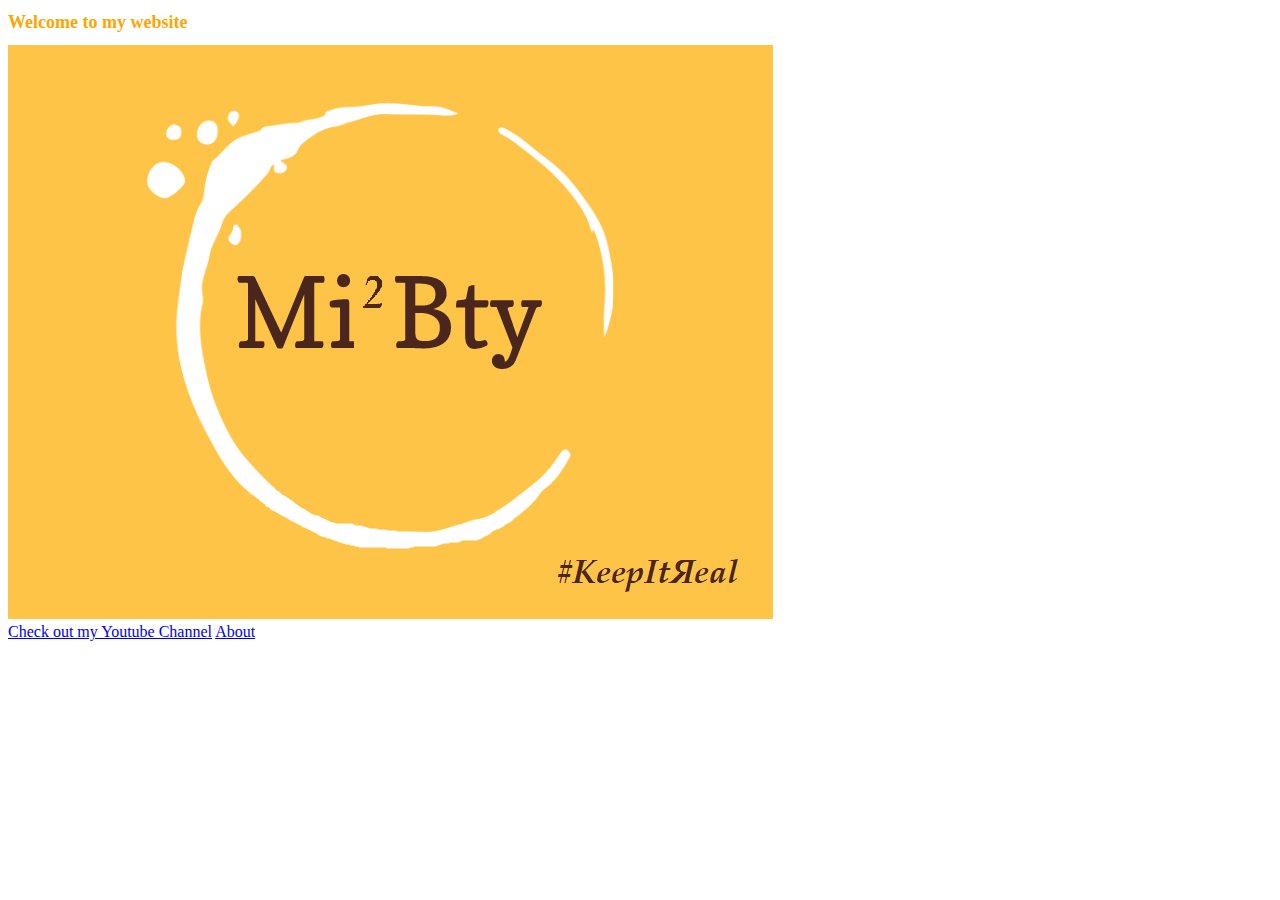
==== index.html @ 09c12f66 "tutorial 6h" ====
<!DOCTYPE html>
<html lang="en">
<head>
    <meta charset="UTF-8">
    <meta http-equiv="X-UA-Compatible" content="IE=edge">
    <meta name="viewport" content="width=device-width, initial-scale=1.0">
    <title>Miibty</title>
    <link rel="stylesheet" href="./css/style.css">

</head>
<!--First comment--> 

<body>
    <h1>Welcome to my website</h1>
    <img src="resources/miibty.png" vw=100 alt="Logo">
    <br>
    <a href="https://www.youtube.com/" target="_blank"> Check out my Youtube Channel</a>
    <a href="/about.html">About</a>
</body>
</html> 

<!-- useful shortcuts to keep in mind -->
<!-- add a comment ctrl shift 7 -->
<!-- divide screen home arrow (left/righ/up/down) -->
<!-- create multiple cursors ctrl shift arrow (up/down) -->
<!-- move a line alt arrow (up/down) -->
<!-- selelt stuff shift arrow OR shift ctrl arrow -->
<!-- select whole line ctrl fin -->
<!-- to ckeck all of the keyboard shortcuts ctrl k ctrl s  -->
<!-- create a new line from wherever ctrl enter  -->
<!-- for documentation and tutorial check out mdn or w3schools  -->
---- css/style.css ----
h1 {
  color: orange;
  font-size: large;
}

h2 {
  color: orchid;
  font-size: medium;
}
p {
  color: peru;
}

/* this is a comment, same shortcut ctrl shift 7   */

/* for width and height that adjusts according to screen size use vw and vh  */
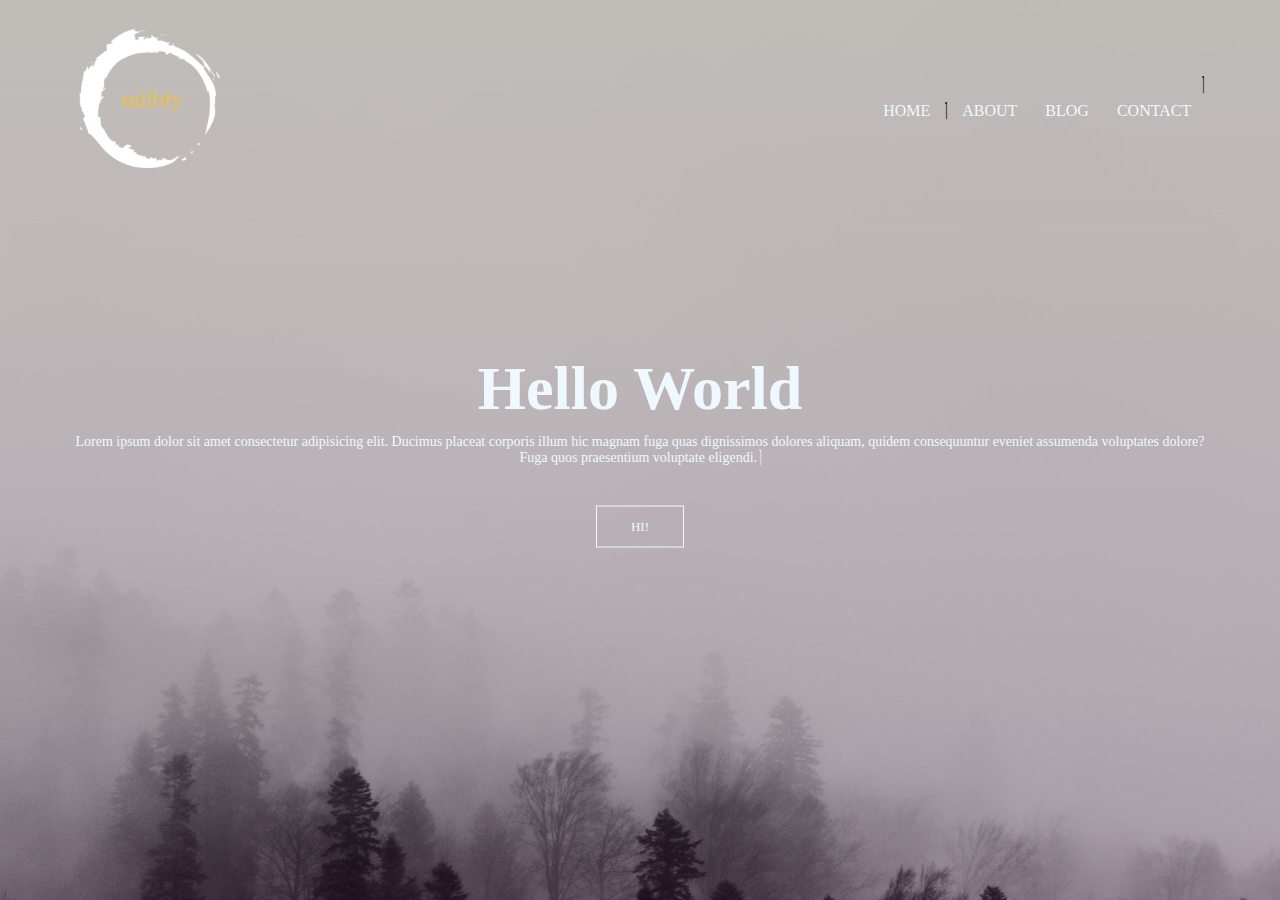
==== commit cc04b195: "started new tutorial 25 min" ====
--- a/index.html
+++ b/index.html
@@ -1,21 +1,61 @@
+<!-- Learning html and css to create a personal website. 
+The tutorials used are: 
+1. To learn all the basics. 
+https://www.youtube.com/watch?v=mU6anWqZJcc
+2. For an example of a nice looking website. 
+https://www.youtube.com/watch?v=oYRda7UtuhA -->
+
+
+
 <!DOCTYPE html>
 <html lang="en">
 <head>
     <meta charset="UTF-8">
     <meta http-equiv="X-UA-Compatible" content="IE=edge">
     <meta name="viewport" content="width=device-width, initial-scale=1.0">
-    <title>Miibty</title>
+    <title>miibty</title>
     <link rel="stylesheet" href="./css/style.css">
+    <link rel="stylesheet" href="http://cdnjs.cloudflare.com/ajax/libs/font-awesome/4.3.0/css/font-awesome.css">
 
 </head>
 <!--First comment--> 
 
 <body>
+
+    <section class="header">
+        <nav>
+            <a href="index.html"><img src= "resources/logo.png" width="150" height="150"></a>
+            <div class="nav-links">
+                <i class="fas fa-times"></i>
+                <ul>
+                    <li><a href="">HOME</a></li>
+                    <i class="fas fa-times"></i>
+                    <li><a href="">ABOUT</a></li>
+                    <li><a href="">BLOG</a></li>
+                    <li><a href="">CONTACT</a></li>
+                    
+                </ul>
+            </div>
+            <i class="fa fa-bars"></i>
+        </nav>
+
+        <div class="text-box">
+            <h1>Hello World</h1>
+            <p>Lorem ipsum dolor sit amet consectetur adipisicing elit. Ducimus placeat corporis illum hic magnam fuga quas dignissimos dolores aliquam, quidem consequuntur eveniet assumenda voluptates dolore? Fuga quos praesentium voluptate eligendi.
+            <i class="fas fa-times"></i>
+            </p>
+            <a href="" class="btn">HI!</a>
+
+        </div>
+
+    </section>
+
+<!--     
     <h1>Welcome to my website</h1>
     <img src="resources/miibty.png" vw=100 alt="Logo">
     <br>
     <a href="https://www.youtube.com/" target="_blank"> Check out my Youtube Channel</a>
-    <a href="/about.html">About</a>
+    <a href="/about.html">About</a> -->
 </body>
 </html> 
 
--- a/css/style.css
+++ b/css/style.css
@@ -1,16 +1,132 @@
-h1 {
-  color: orange;
-  font-size: large;
+* {
+  margin: 0;
+  padding: 0;
+}
+/* background image */
+.header {
+  min-height: 100vh;
+  width: 100%;
+  background-image: linear-gradient(rgba(51, 39, 24, 0.3), rgba(41, 5, 44, 0.3)),
+    url(/resources/back.jpg);
+  background-position: center;
+  background-size: cover;
+  position: relative;
 }
 
-h2 {
-  color: orchid;
+/* settings for the navigation bar  */
+nav {
+  display: flex;
+  padding: 2% 6%;
+  justify-content: space-between;
+  align-items: center;
+}
+
+nav img {
+  width: 150px;
+}
+.nav-links {
+  flex: 1;
+  text-align: right;
+}
+.nav-links ul li {
+  list-style: none;
+  display: inline-block;
+  padding: 8px 12px;
+  position: relative;
+}
+
+.nav-links ul li a {
+  color: aliceblue;
+  text-decoration: none;
   font-size: medium;
 }
-p {
-  color: peru;
+
+.nav-links ul li::after {
+  content: "";
+  width: 0%;
+  height: 2px;
+  background: aliceblue;
+  display: block;
+  margin: auto;
+  transition: 0.5s;
 }
 
-/* this is a comment, same shortcut ctrl shift 7   */
+.nav-links ul li:hover::after {
+  width: 100%;
+}
 
-/* for width and height that adjusts according to screen size use vw and vh  */
+/* settings for intro  */
+.text-box {
+  width: 90%;
+  color: aliceblue;
+  position: absolute;
+  top: 50%;
+  left: 50%;
+  transform: translate(-50%, -50%);
+  text-align: center;
+}
+.text-box h1 {
+  font-size: 62px;
+}
+
+.text-box p {
+  margin: 10px 0 40px;
+  font-size: 14px;
+  color: aliceblue;
+}
+
+/* design button */
+.btn {
+  display: inline-block;
+  text-decoration: none;
+  color: aliceblue;
+  border: 1px solid aliceblue;
+  padding: 12px 34px;
+  font-size: 13px;
+  background: transparent;
+  position: relative;
+  cursor: pointer;
+}
+.btn:hover {
+  border: 1px solid rgb(53, 53, 53);
+  background: rgb(53, 53, 53);
+  transition: 1s;
+}
+
+/* for phones */
+nav .fa {
+  display: none;
+}
+
+@media (max-width: 700px) {
+  .text-box h1 {
+    font-size: 20px;
+  }
+  .nav-links ul li {
+    display: block;
+  }
+  .nav-links {
+    position: absolute;
+    background: rgb(53, 53, 53);
+    height: 100vh;
+    width: 200px;
+    top: 0;
+    right: -200px;
+    text-align: left;
+    z-index: 2;
+  }
+  nav .fa {
+    display: block;
+    color: aliceblue;
+    margin: 10px;
+    font-size: 22px;
+    cursor: pointer;
+  }
+
+  .nav-links ul {
+    padding: 20px;
+  }
+}
+
+/* this is a comment,
+  same shortcut ctrl shift 7 */ /* for width and height that adjusts according to screen size use vw and vh */ ;
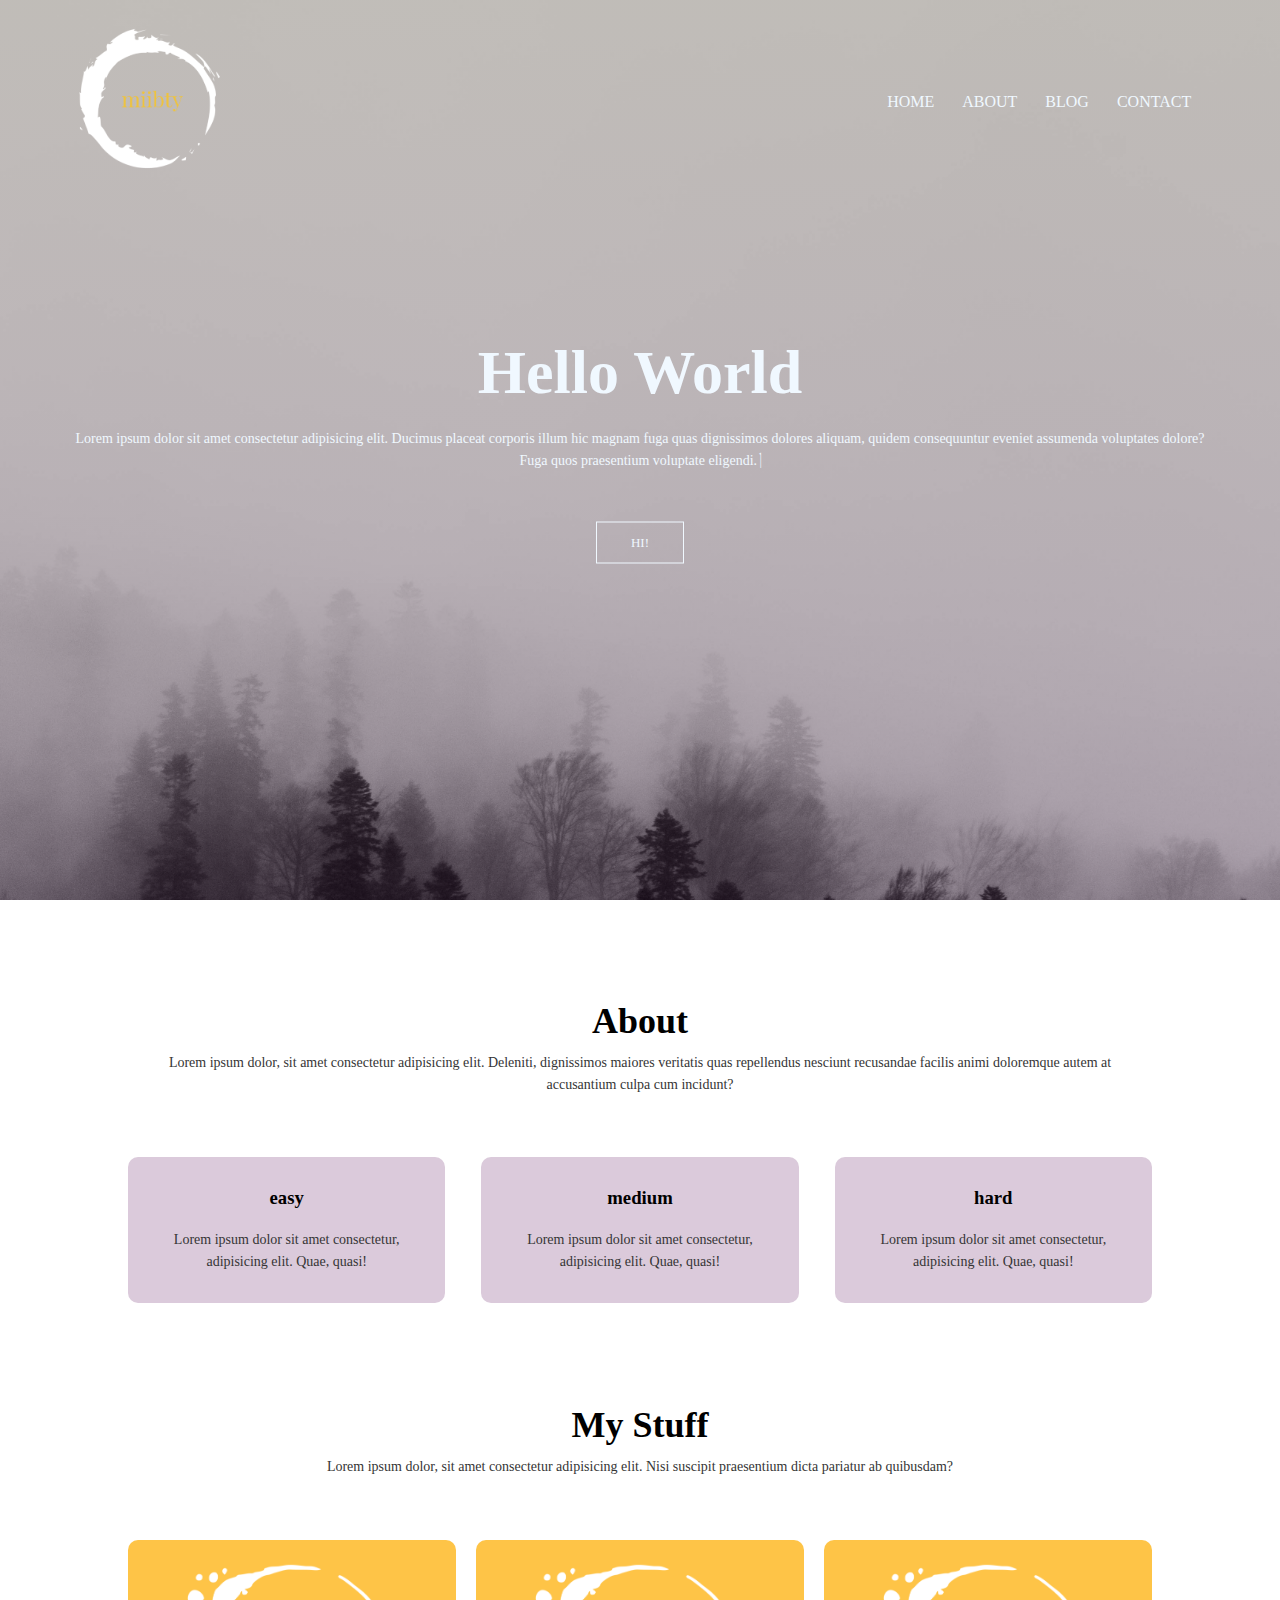
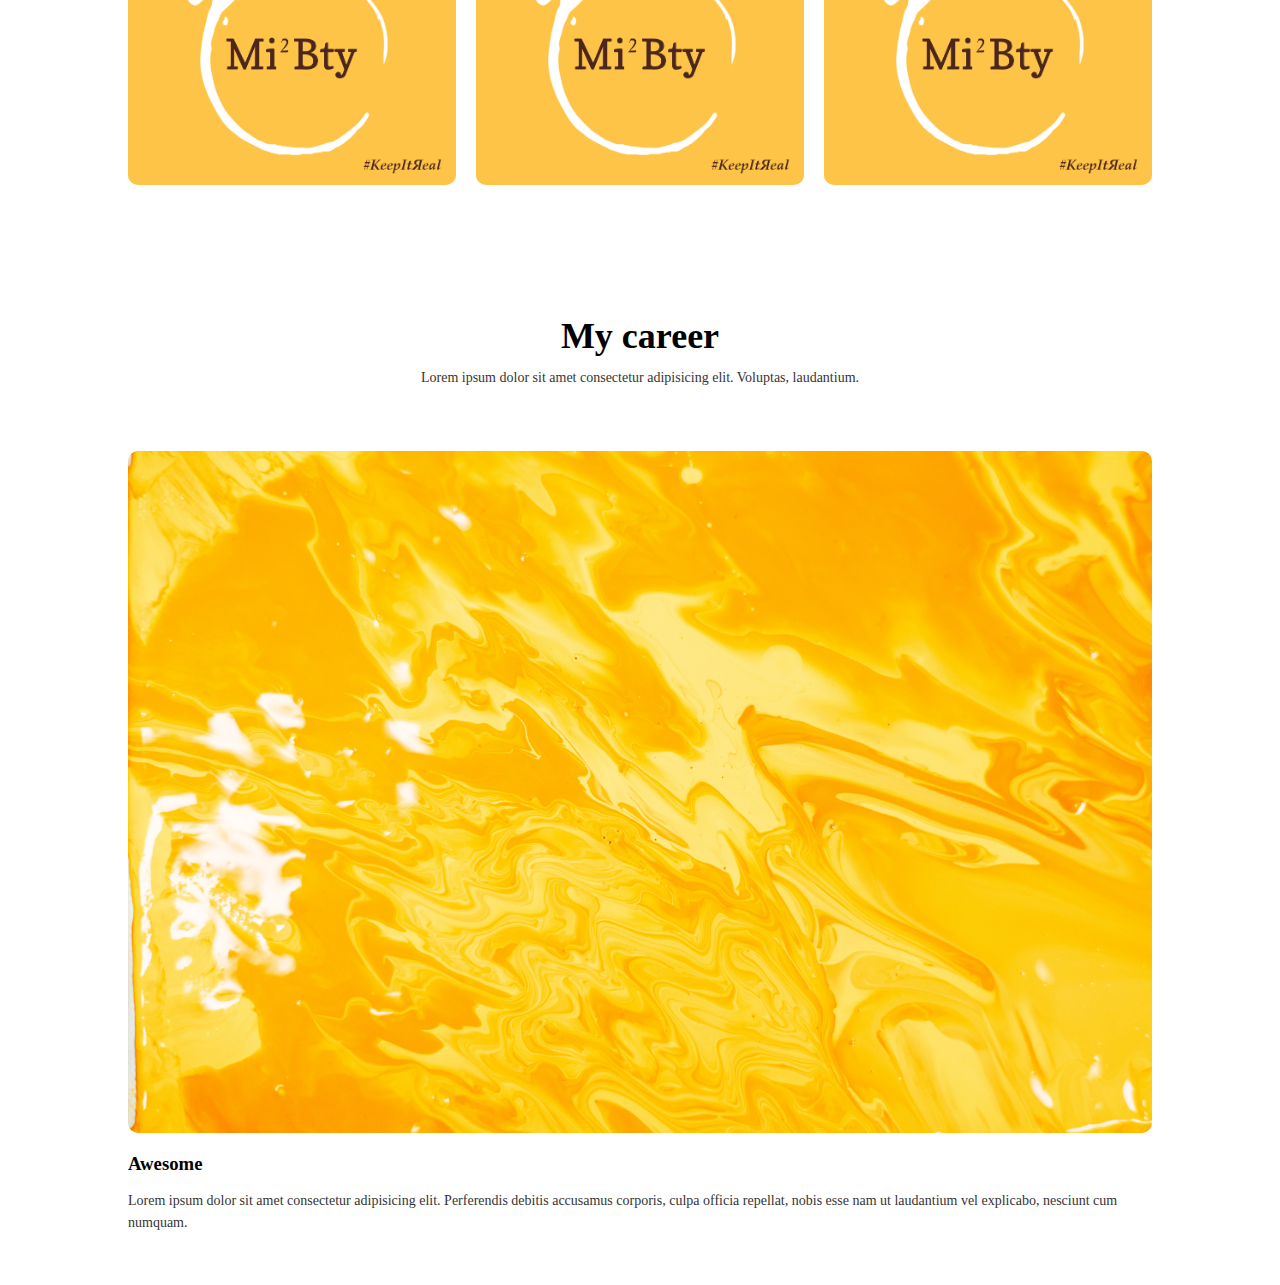
==== commit 5bdc1fc7: "added divs:about, stuff, career" ====
--- a/index.html
+++ b/index.html
@@ -5,7 +5,8 @@
 2. For an example of a nice looking website. 
 https://www.youtube.com/watch?v=oYRda7UtuhA -->
 
-
+<!-- TO DO: 
+1. Figure out why inetractive stuff doesnt work on small devices (phone/tablets) -->
 
 <!DOCTYPE html>
 <html lang="en">
@@ -18,25 +19,24 @@
     <link rel="stylesheet" href="http://cdnjs.cloudflare.com/ajax/libs/font-awesome/4.3.0/css/font-awesome.css">
 
 </head>
-<!--First comment--> 
+<!-- ----------intro---------- --> 
 
 <body>
 
     <section class="header">
         <nav>
             <a href="index.html"><img src= "resources/logo.png" width="150" height="150"></a>
-            <div class="nav-links">
-                <i class="fas fa-times"></i>
+            <div class="nav-links" id="navLinks">
+                <i class="fa fa-times" onclick="hideMenu()"></i>
                 <ul>
                     <li><a href="">HOME</a></li>
-                    <i class="fas fa-times"></i>
                     <li><a href="">ABOUT</a></li>
                     <li><a href="">BLOG</a></li>
                     <li><a href="">CONTACT</a></li>
                     
                 </ul>
             </div>
-            <i class="fa fa-bars"></i>
+            <i class="fa fa-bars" onclick="showMenu()"></i>
         </nav>
 
         <div class="text-box">
@@ -50,12 +50,88 @@
 
     </section>
 
+<!-- ---------- posts---------- -->
+    <section class = "posts">
+        <h1>About</h1>
+        <p>Lorem ipsum dolor, sit amet consectetur adipisicing elit. Deleniti, dignissimos maiores veritatis quas repellendus nesciunt recusandae facilis animi doloremque autem at accusantium culpa cum incidunt?
+        </p>
+        <div class="row">
+            <div class="course-col">
+                <h3>easy</h3>
+                <p>Lorem ipsum dolor sit amet consectetur, adipisicing elit. Quae, quasi!</p>
+            </div>
+            <div class="course-col">
+                <h3>medium</h3>
+                <p>Lorem ipsum dolor sit amet consectetur, adipisicing elit. Quae, quasi!</p>
+            </div>
+            <div class="course-col">
+                <h3>hard</h3>
+                <p>Lorem ipsum dolor sit amet consectetur, adipisicing elit. Quae, quasi!</p>
+            </div>
+        </div>
+    </section>
+
+<!-- ----------stuff----------  -->
+    <section class="stuff">
+        <h1>My Stuff</h1>
+        <p>Lorem ipsum dolor, sit amet consectetur adipisicing elit. Nisi suscipit praesentium dicta pariatur ab quibusdam?</p>
+
+        <div class="row">
+            <div class= "campus-col">
+                <img src="resources/miibty.png">
+                <div class="layer">
+                    <h3>Option A</h3>
+                </div>
+            </div>
+            <div class="campus-col">
+                <img src="resources/miibty.png">
+                <div class="layer">
+                    <h3>Option B</h3>
+                </div>
+            </div>
+            <div class="campus-col">
+                <img src="resources/miibty.png">
+                <div class="layer">
+                    <h3>Option C</h3>
+                </div>
+            </div>
+            
+        </div>
+    </section>
+
+<!-- ----------career---------- -->
+<section class="career">
+    <h1>My career</h1>
+    <p>Lorem ipsum dolor sit amet consectetur adipisicing elit. Voluptas, laudantium.</p>
+    <div class="row">
+        <div class="career-col">
+            <img src="resources/yellow.jpg">
+            <h3>Awesome</h3>
+            <p>Lorem ipsum dolor sit amet consectetur adipisicing elit. Perferendis debitis accusamus corporis, culpa officia repellat, nobis esse nam ut laudantium vel explicabo, nesciunt cum numquam.</p>
+        </div>
+    </div>
+
+</section>
+
 <!--     
     <h1>Welcome to my website</h1>
     <img src="resources/miibty.png" vw=100 alt="Logo">
     <br>
     <a href="https://www.youtube.com/" target="_blank"> Check out my Youtube Channel</a>
     <a href="/about.html">About</a> -->
+
+<!-- ----- Javascript for toggle menu ----- -->
+<script>
+    var navLinks = document.getElementById("navLinks")
+
+    function showMenu(){
+        navLinks.style.right= "0"; 
+    }
+    function hideMenu() {
+        navLinks.style.right = "-200px";
+    }
+</script>
+
 </body>
 </html> 
 
--- a/css/style.css
+++ b/css/style.css
@@ -55,7 +55,7 @@
   width: 100%;
 }
 
-/* settings for intro  */
+/* ----------settings for intro----------  */
 .text-box {
   width: 90%;
   color: aliceblue;
@@ -114,6 +114,7 @@
     right: -200px;
     text-align: left;
     z-index: 2;
+    transition: 1s;
   }
   nav .fa {
     display: block;
@@ -124,9 +125,142 @@
   }
 
   .nav-links ul {
-    padding: 20px;
-  }
-}
-
+    padding: 10px;
+  }
+}
+
+/* ----------posts----------  */
+.posts {
+  width: 80%;
+  margin: auto;
+  text-align: center;
+  padding-top: 100px;
+}
+h1 {
+  font-size: 36px;
+  font-weight: 600;
+}
+p {
+  color: rgb(53, 53, 53);
+  font-size: 14px;
+  font-weight: 300;
+  line-height: 22px;
+  padding: 10px;
+}
+
+.row {
+  margin-top: 5%;
+  display: flex;
+  justify-content: space-between;
+}
+
+.course-col {
+  flex-basis: 31%;
+  background: rgb(219, 202, 219);
+  border-radius: 10px;
+  margin-bottom: 5%;
+  padding: 20px 12px;
+  box-sizing: border-box;
+  transition: 0.5s;
+}
+
+h3 {
+  text-align: center;
+  font-weight: 600;
+  margin: 10px 0;
+}
+
+.course-col:hover {
+  box-shadow: 0 0 20px 0px rgba(0, 0, 0, 0.3);
+}
+@media (max-width: 700px) {
+  .row {
+    flex-direction: column;
+  }
+}
+
+/* ---------- stuff ---------- */
+
+.stuff {
+  width: 80%;
+  margin: auto;
+  text-align: center;
+  padding-top: 50px;
+}
+
+.campus-col {
+  flex-basis: 32%;
+  border-radius: 10px;
+  margin-bottom: 30px;
+  position: relative;
+  overflow: hidden;
+}
+
+.campus-col img {
+  width: 100%;
+  display: block;
+}
+
+.layer {
+  background: transparent;
+  height: 100%;
+  width: 100%;
+  position: absolute;
+  top: 0;
+  left: 0;
+  transition: 0.5s;
+}
+
+.layer:hover {
+  background: rgba(226, 0, 0, 0.7);
+}
+
+.layer h3 {
+  width: 100%;
+  font-weight: 500;
+  color: aliceblue;
+  font-size: 26px;
+  bottom: 0;
+  left: 50%;
+  transform: translateX(-50%);
+  position: absolute;
+  opacity: 0;
+  transition: 0.5s;
+}
+
+.layer:hover h3 {
+  bottom: 49%;
+  opacity: 1;
+}
+
+/* ----------career---------- */
+
+.career {
+  width: 80%;
+  margin: auto;
+  text-align: center;
+  padding-top: 100px;
+}
+.career-col {
+  flex-basis: 100%;
+  border-radius: 1opx;
+  margin-bottom: 5%;
+  text-align: left;
+}
+
+.career-col img {
+  width: 100%;
+  border-radius: 10px;
+}
+
+.career-col p {
+  padding: 0;
+}
+
+.career-col h3 {
+  margin-top: 16px;
+  margin-bottom: 15px;
+  text-align: left;
+}
 /* this is a comment,
   same shortcut ctrl shift 7 */ /* for width and height that adjusts according to screen size use vw and vh */ ;
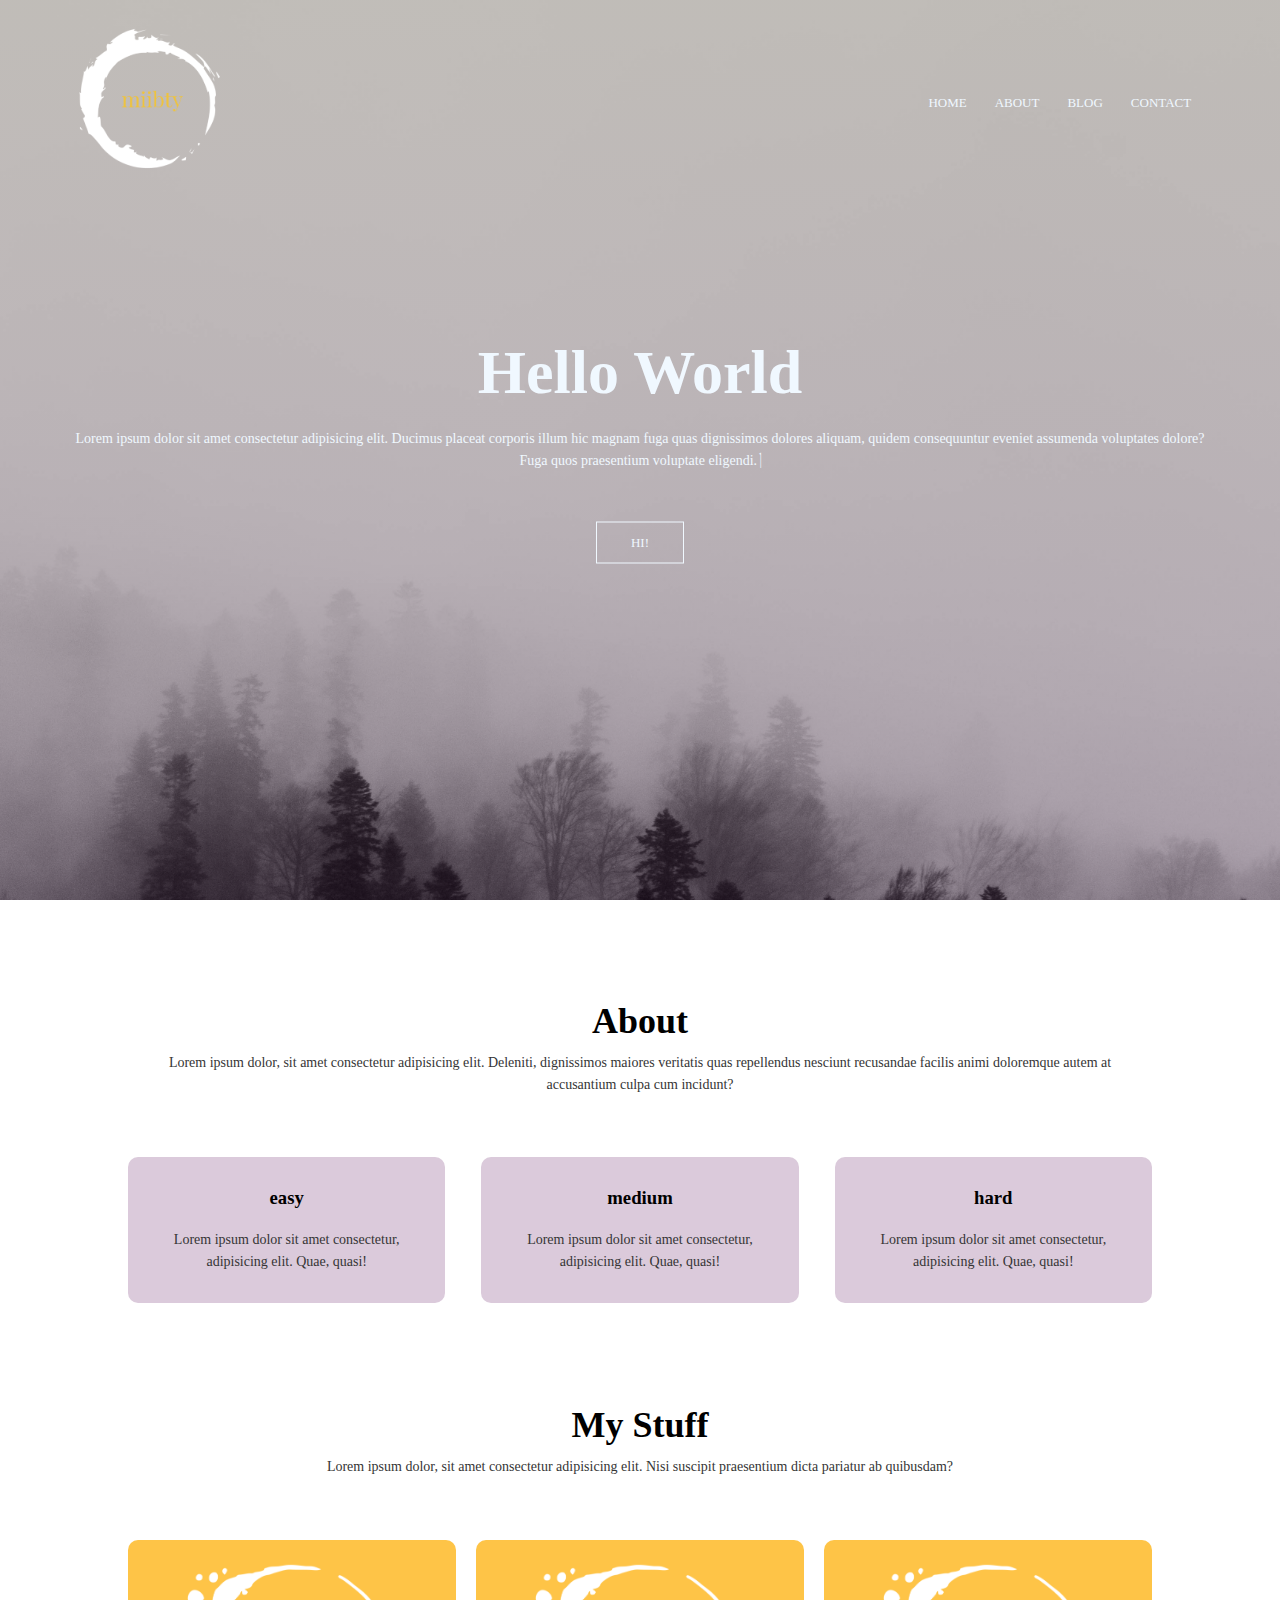
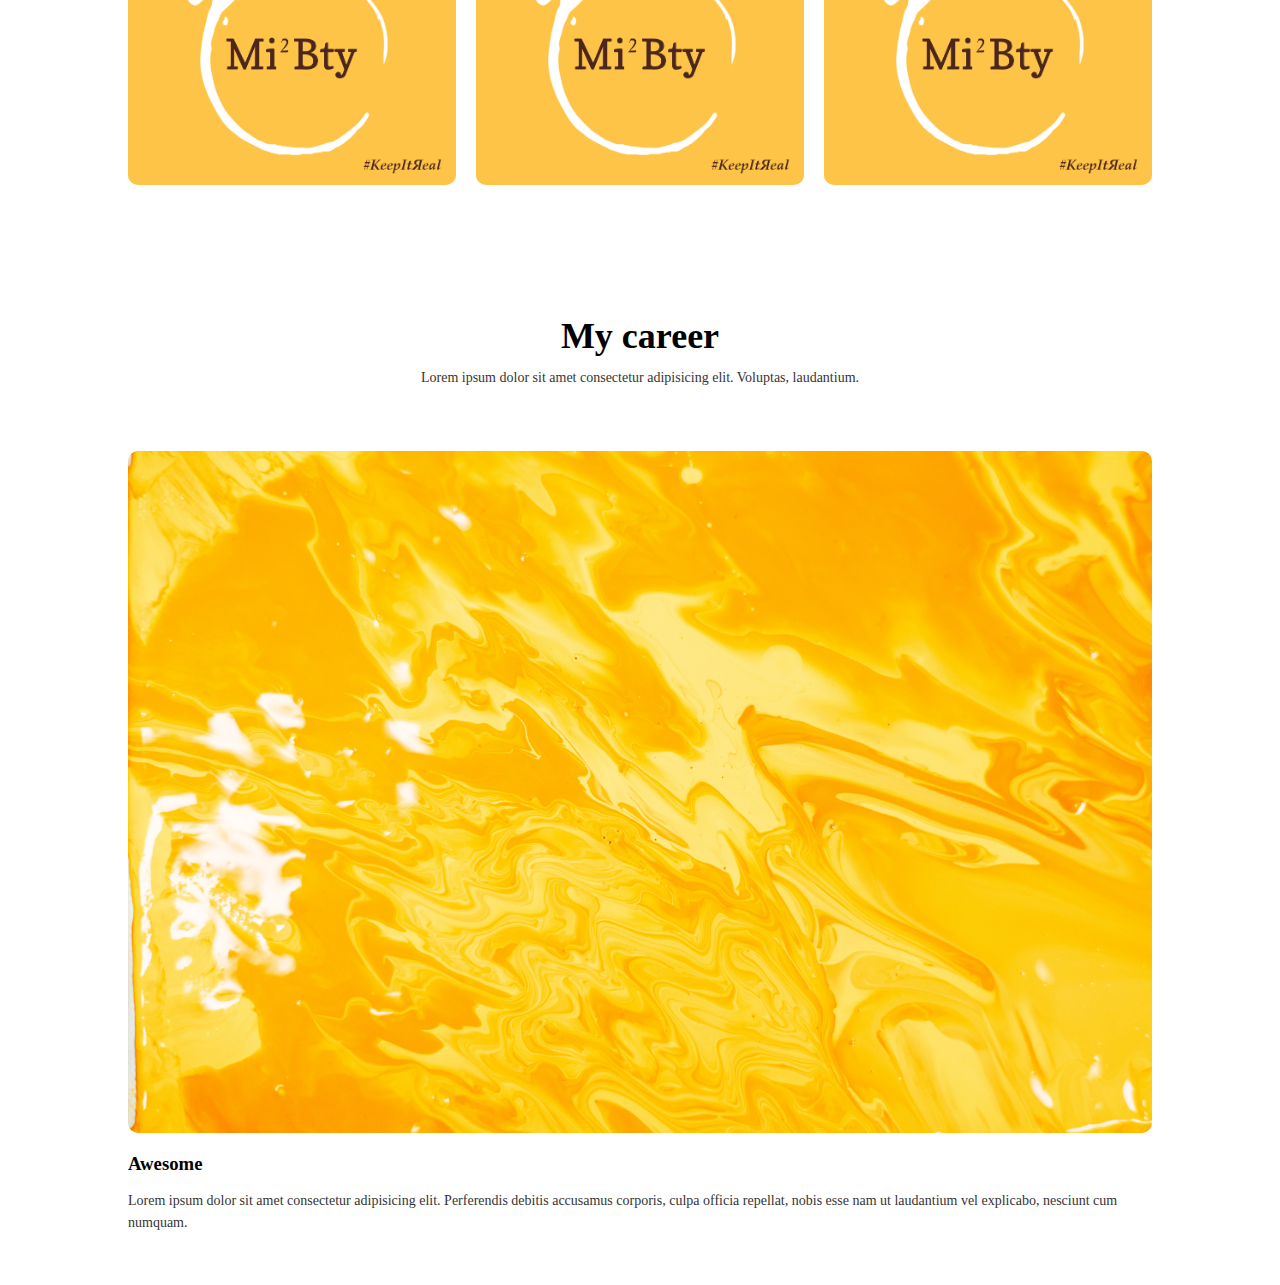
==== commit 660591e0: "Added contact and php" ====
--- a/index.html
+++ b/index.html
@@ -30,9 +30,9 @@
                 <i class="fa fa-times" onclick="hideMenu()"></i>
                 <ul>
                     <li><a href="">HOME</a></li>
-                    <li><a href="">ABOUT</a></li>
+                    <li><a href="about.html">ABOUT</a></li>
                     <li><a href="">BLOG</a></li>
-                    <li><a href="">CONTACT</a></li>
+                    <li><a href="contact.html">CONTACT</a></li>
                     
                 </ul>
             </div>
--- a/css/style.css
+++ b/css/style.css
@@ -38,7 +38,7 @@
 .nav-links ul li a {
   color: aliceblue;
   text-decoration: none;
-  font-size: medium;
+  font-size: 13px;
 }
 
 .nav-links ul li::after {
@@ -98,7 +98,7 @@
   display: none;
 }
 
-@media (max-width: 700px) {
+@media only screen and (max-width: 700px) {
   .text-box h1 {
     font-size: 20px;
   }
@@ -106,7 +106,7 @@
     display: block;
   }
   .nav-links {
-    position: absolute;
+    position: fixed;
     background: rgb(53, 53, 53);
     height: 100vh;
     width: 200px;
@@ -125,7 +125,10 @@
   }
 
   .nav-links ul {
-    padding: 10px;
+    padding: 30px;
+  }
+  .row {
+    flex-direction: column;
   }
 }
 
@@ -173,11 +176,6 @@
 .course-col:hover {
   box-shadow: 0 0 20px 0px rgba(0, 0, 0, 0.3);
 }
-@media (max-width: 700px) {
-  .row {
-    flex-direction: column;
-  }
-}
 
 /* ---------- stuff ---------- */
 
@@ -262,5 +260,44 @@
   margin-bottom: 15px;
   text-align: left;
 }
+
+.contact {
+  width: 80%;
+  margin: auto;
+}
+.contact-col {
+  flex-basis: 48%;
+  margin-bottom: 30px;
+}
+.contact-col div {
+  display: flex;
+  align-items: center;
+  margin-bottom: 40px;
+}
+
+.contact-col div .fa {
+  font-size: 28px;
+  margin: 10px;
+  margin-right: 30px;
+}
+.contact-col div p {
+  padding: 0;
+}
+.contact-col div h5 {
+  font-size: 20px;
+  color: black;
+  margin-bottom: 5px;
+  font-weight: 400;
+}
+
+.contact-col input,
+.contact-col textarea {
+  width: 100%;
+  padding: 15px;
+  margin-bottom: 17px;
+  outline: none;
+  border: 1px solid black;
+  box-sizing: border-box;
+}
 /* this is a comment,
   same shortcut ctrl shift 7 */ /* for width and height that adjusts according to screen size use vw and vh */ ;
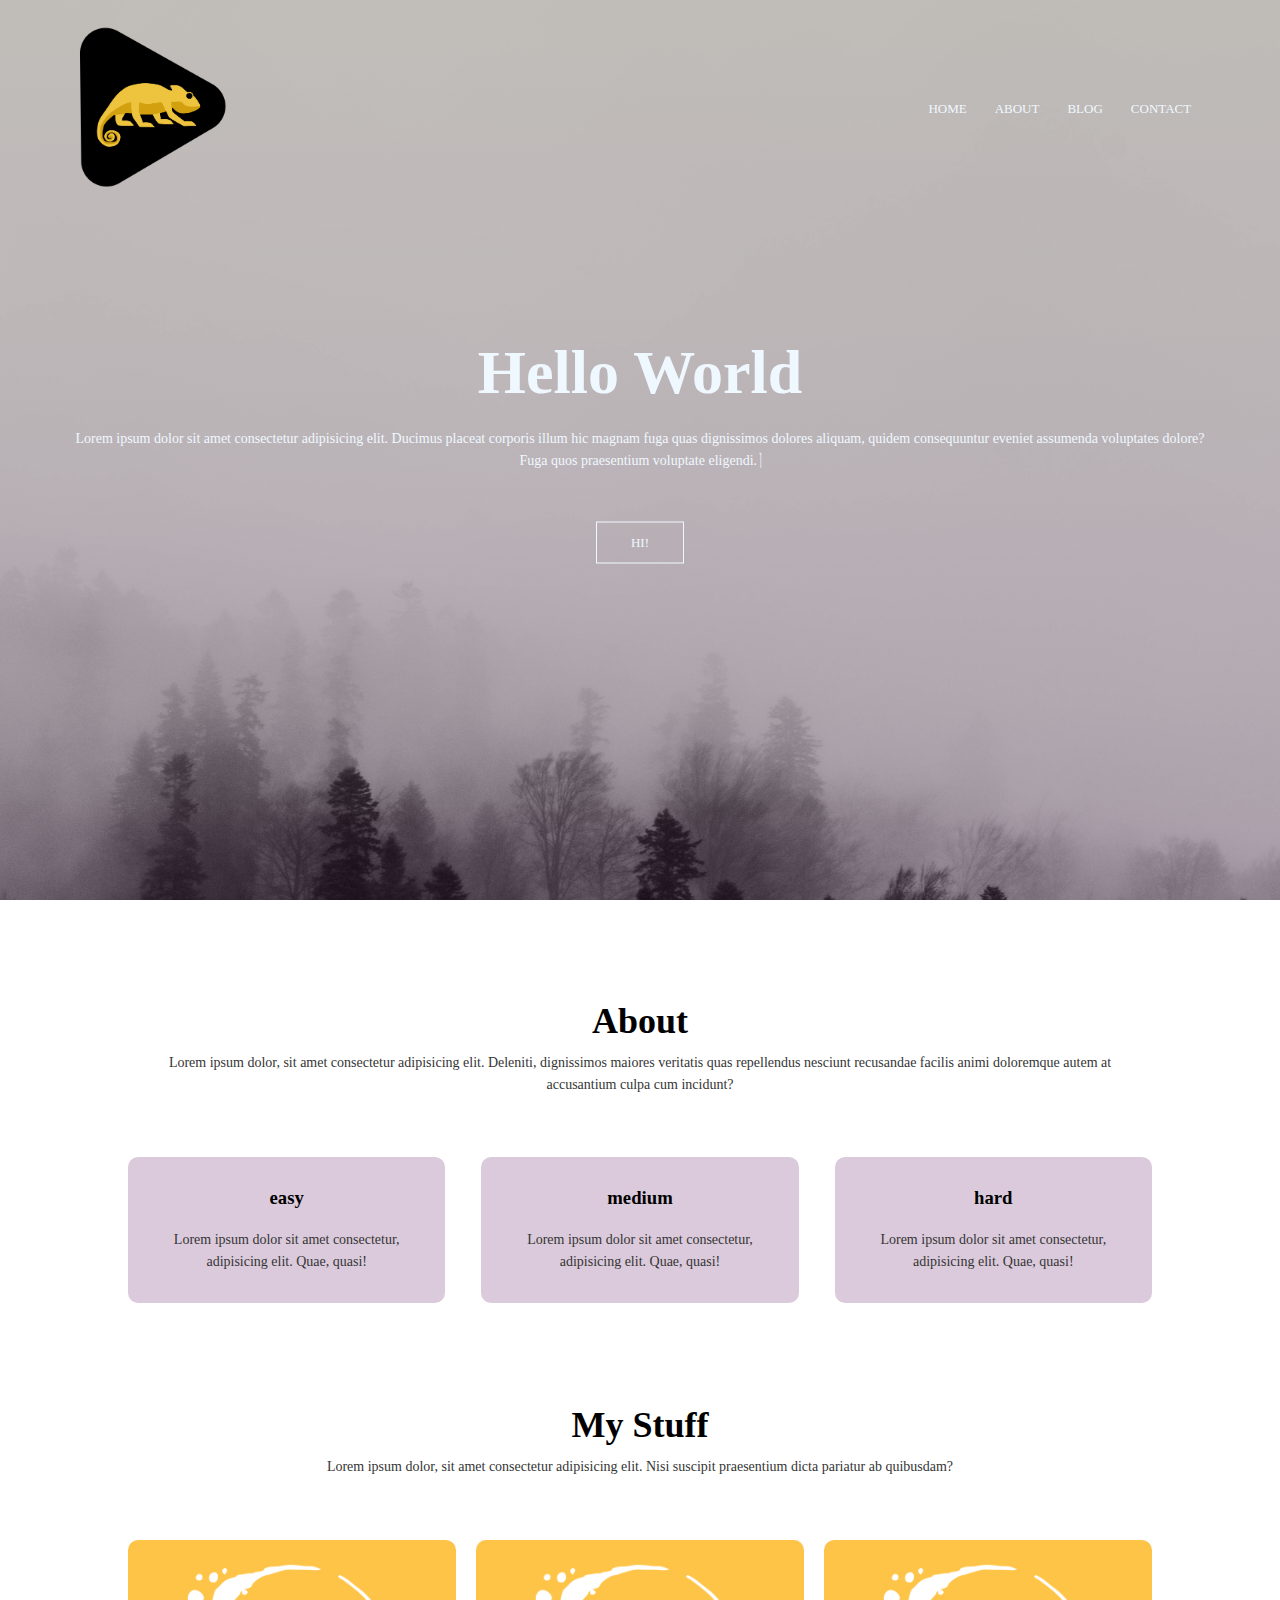
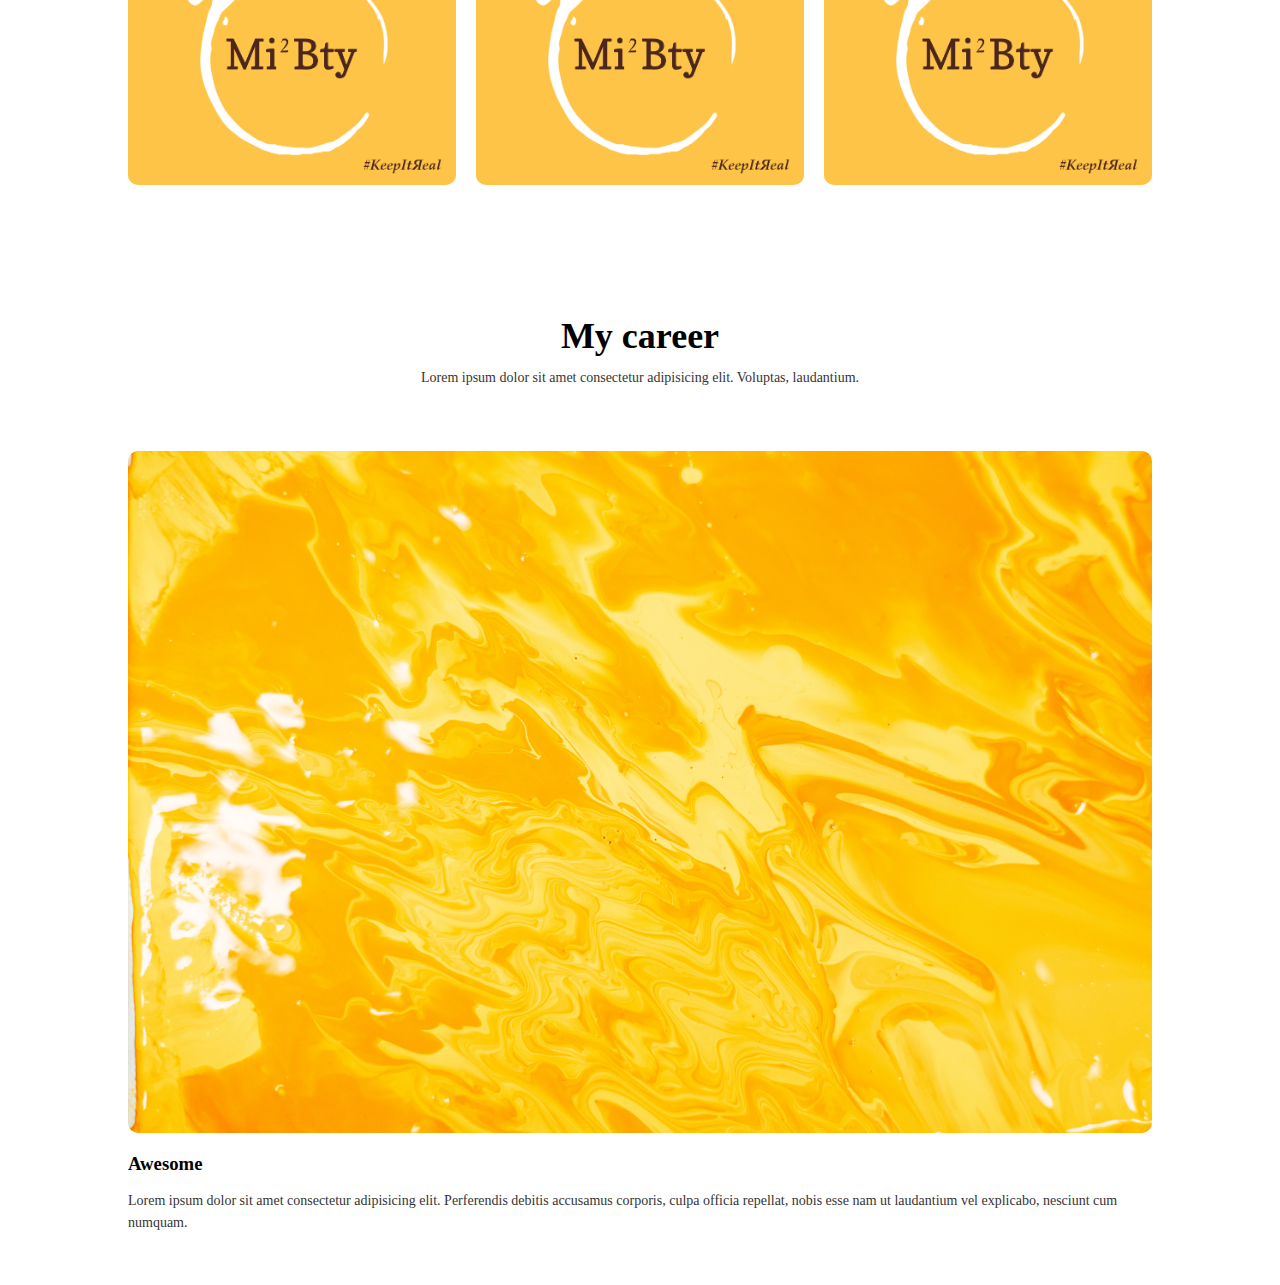
==== commit d0af66ca: "Changed logo" ====
--- a/index.html
+++ b/index.html
@@ -17,6 +17,7 @@
     <title>miibty</title>
     <link rel="stylesheet" href="./css/style.css">
     <link rel="stylesheet" href="http://cdnjs.cloudflare.com/ajax/libs/font-awesome/4.3.0/css/font-awesome.css">
+    <link rel="icon" href="/resources/fred.png">
 
 </head>
 <!-- ----------intro---------- --> 
@@ -25,7 +26,7 @@
 
     <section class="header">
         <nav>
-            <a href="index.html"><img src= "resources/logo.png" width="150" height="150"></a>
+            <a href="index.html"><img src= "resources/fred.png"></a>
             <div class="nav-links" id="navLinks">
                 <i class="fa fa-times" onclick="hideMenu()"></i>
                 <ul>
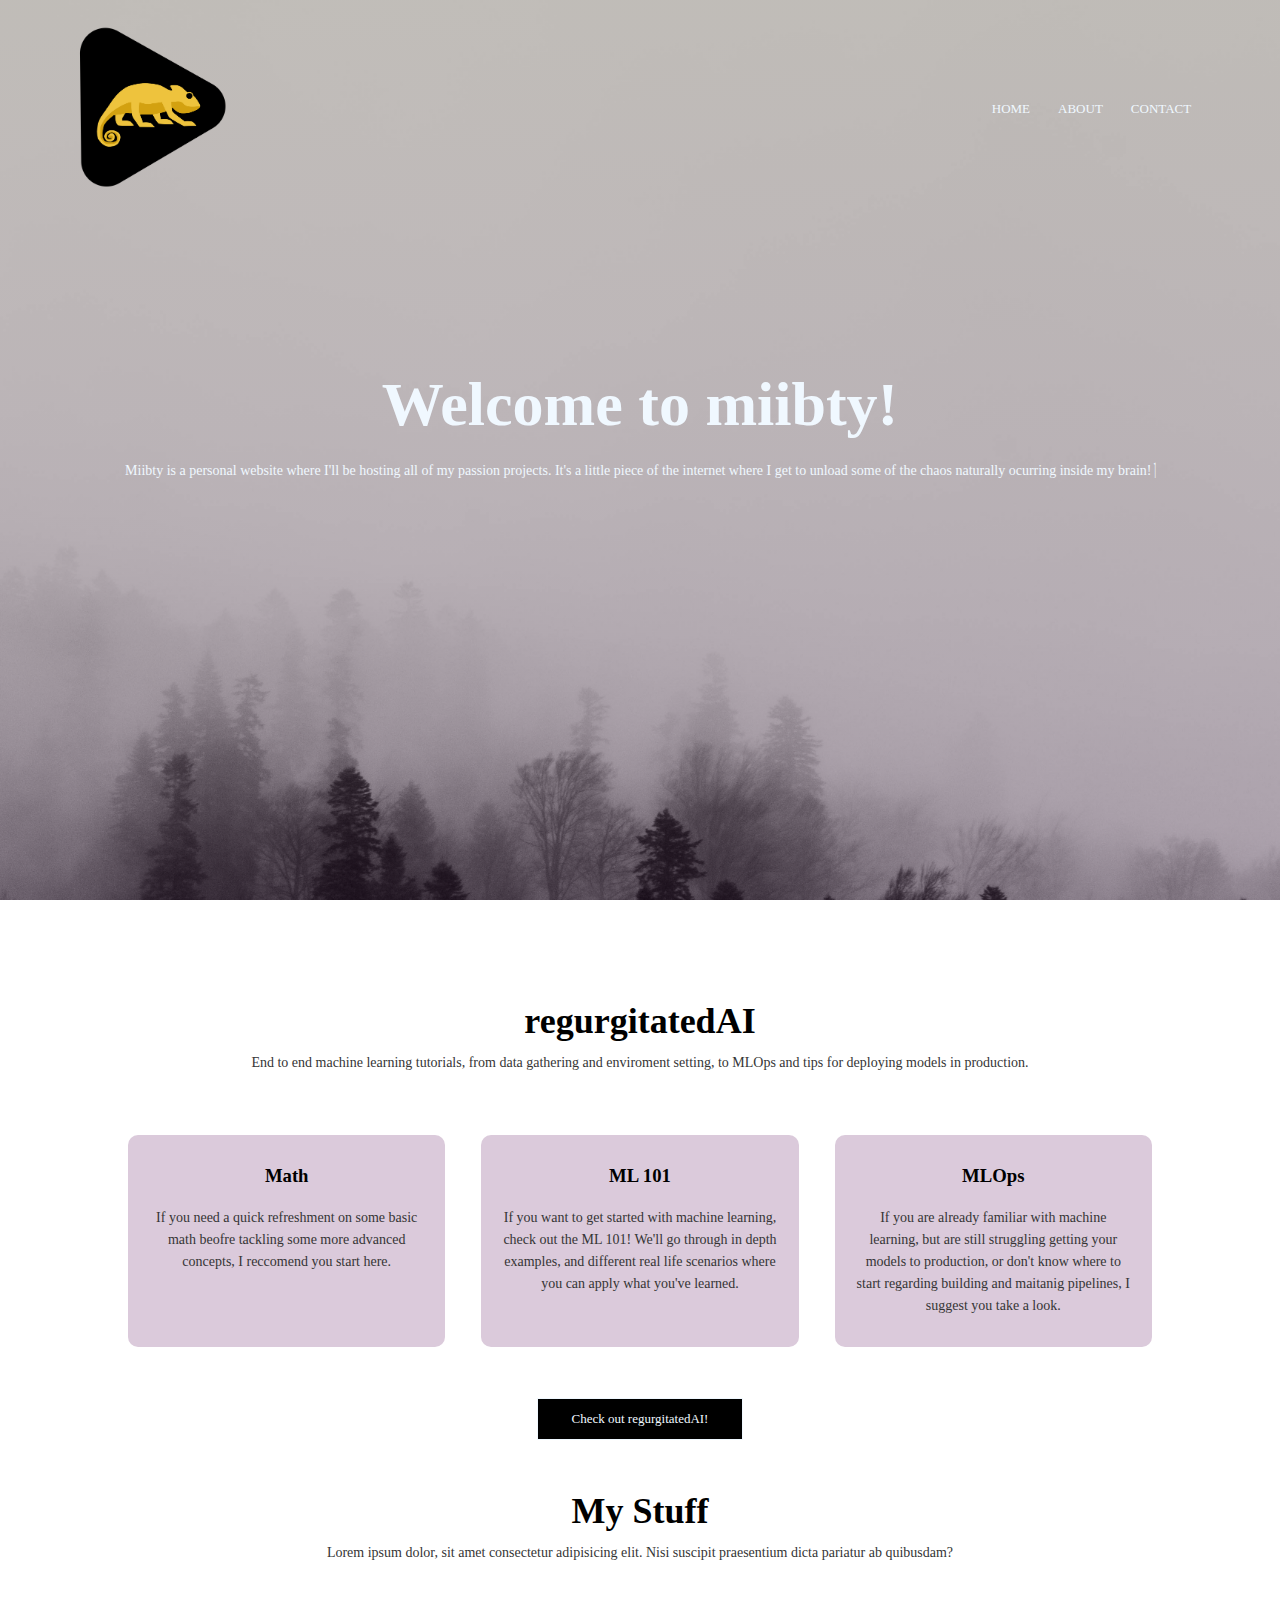
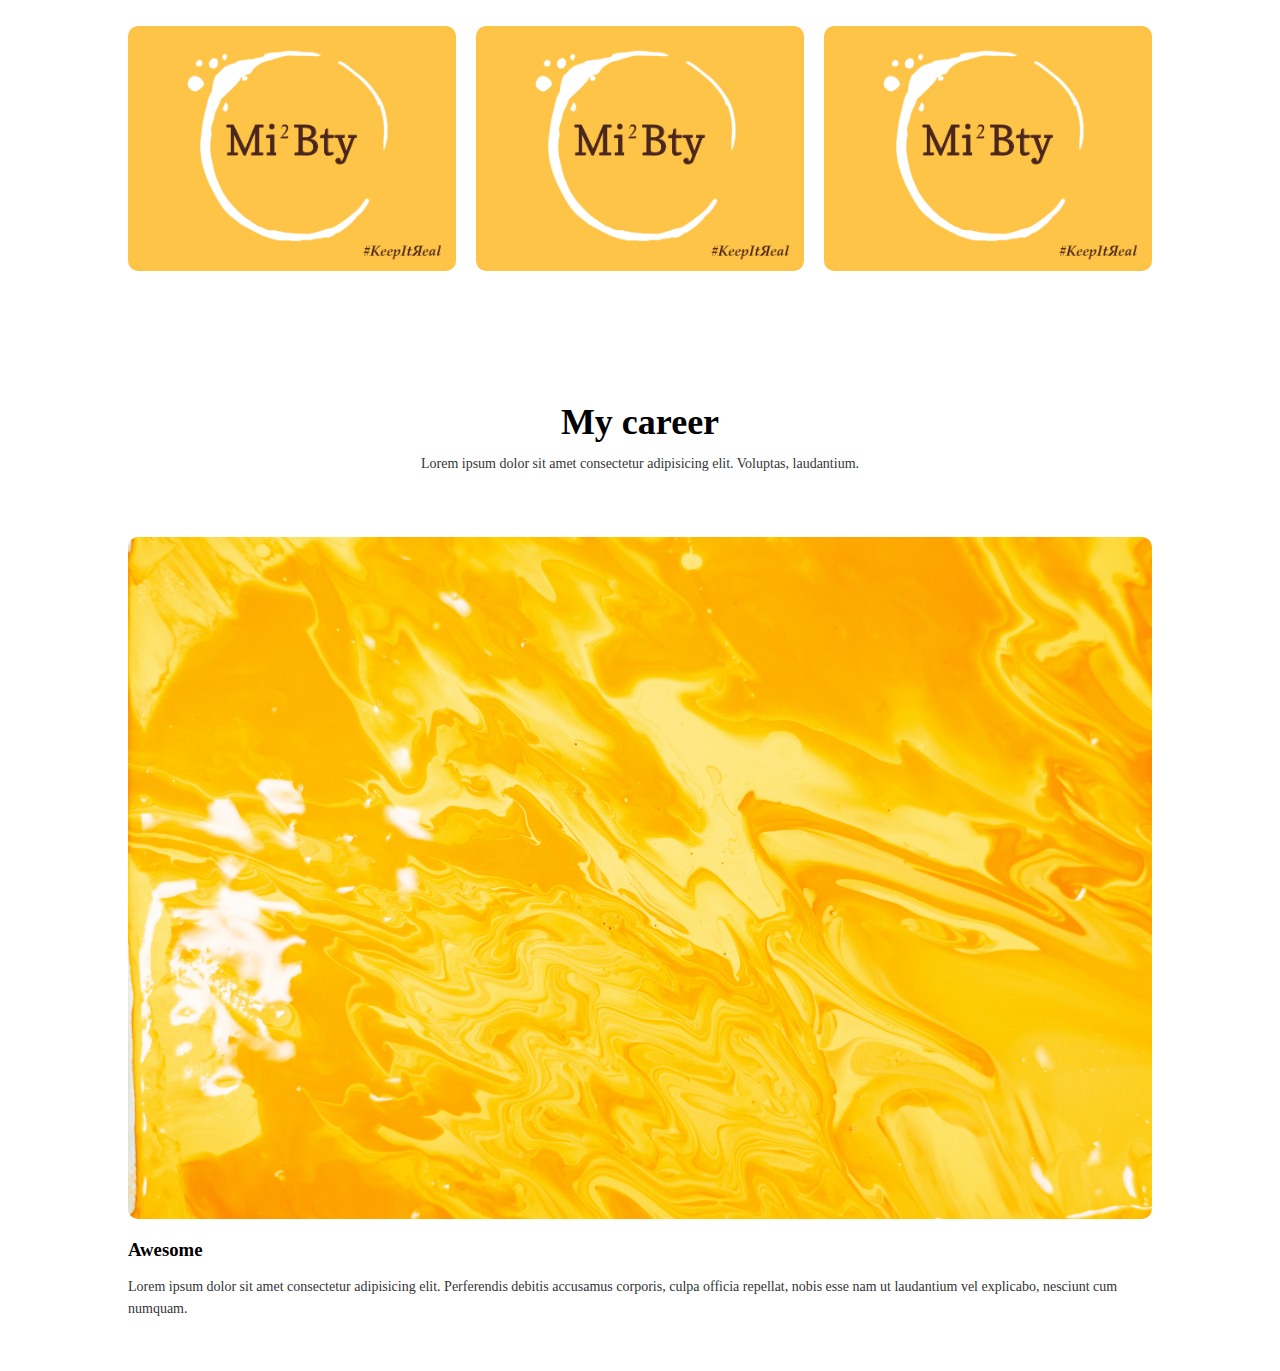
==== commit 6eb7d7cd: "Added regurgitatedAI and changed the about page" ====
--- a/index.html
+++ b/index.html
@@ -30,9 +30,8 @@
             <div class="nav-links" id="navLinks">
                 <i class="fa fa-times" onclick="hideMenu()"></i>
                 <ul>
-                    <li><a href="">HOME</a></li>
+                    <li><a href="index.html">HOME</a></li>
                     <li><a href="about.html">ABOUT</a></li>
-                    <li><a href="">BLOG</a></li>
                     <li><a href="contact.html">CONTACT</a></li>
                     
                 </ul>
@@ -41,35 +40,35 @@
         </nav>
 
         <div class="text-box">
-            <h1>Hello World</h1>
-            <p>Lorem ipsum dolor sit amet consectetur adipisicing elit. Ducimus placeat corporis illum hic magnam fuga quas dignissimos dolores aliquam, quidem consequuntur eveniet assumenda voluptates dolore? Fuga quos praesentium voluptate eligendi.
+            <h1>Welcome to miibty!</h1>
+            <p>Miibty is a personal website where I'll be hosting all of my passion projects. It's a little piece of the internet where I get to unload some of the chaos naturally ocurring inside my brain! 
             <i class="fas fa-times"></i>
             </p>
-            <a href="" class="btn">HI!</a>
-
         </div>
 
     </section>
 
-<!-- ---------- posts---------- -->
-    <section class = "posts">
-        <h1>About</h1>
-        <p>Lorem ipsum dolor, sit amet consectetur adipisicing elit. Deleniti, dignissimos maiores veritatis quas repellendus nesciunt recusandae facilis animi doloremque autem at accusantium culpa cum incidunt?
+<!-- ---------- regurgitatedAI---------- -->
+    <section class = "regurgitatedAI">
+        <h1>regurgitatedAI</h1>
+        <p>End to end machine learning tutorials, from data gathering and enviroment setting, to MLOps and tips for deploying models in production.  
         </p>
         <div class="row">
             <div class="course-col">
-                <h3>easy</h3>
-                <p>Lorem ipsum dolor sit amet consectetur, adipisicing elit. Quae, quasi!</p>
+                <h3>Math</h3>
+                <p>If you need a quick refreshment on some basic math beofre tackling some more advanced concepts, I reccomend you start here.</p>
             </div>
             <div class="course-col">
-                <h3>medium</h3>
-                <p>Lorem ipsum dolor sit amet consectetur, adipisicing elit. Quae, quasi!</p>
+                <h3>ML 101</h3>
+                <p>If you want to get started with machine learning, check out the ML 101! We'll go through in depth examples, and different real life scenarios where you can apply what you've learned. </p>
             </div>
             <div class="course-col">
-                <h3>hard</h3>
-                <p>Lorem ipsum dolor sit amet consectetur, adipisicing elit. Quae, quasi!</p>
+                <h3>MLOps</h3>
+                <p>If you are already familiar with machine learning, but are still struggling getting your models to production, or don't know where to start regarding building and maitanig pipelines, I suggest you take a look.</p>
             </div>
         </div>
+        <a href="regurgitatedAI.html" class="btn">Check out regurgitatedAI!</a>
+
     </section>
 
 <!-- ----------stuff----------  -->
--- a/css/style.css
+++ b/css/style.css
@@ -83,14 +83,15 @@
   border: 1px solid aliceblue;
   padding: 12px 34px;
   font-size: 13px;
-  background: transparent;
+  background: #000000;
   position: relative;
   cursor: pointer;
 }
 .btn:hover {
-  border: 1px solid rgb(53, 53, 53);
-  background: rgb(53, 53, 53);
+  border: 1px solid #eec33d;
+  background: #eec33d;
   transition: 1s;
+  color: #000000;
 }
 
 /* for phones */
@@ -132,8 +133,8 @@
   }
 }
 
-/* ----------posts----------  */
-.posts {
+/* ----------regurgitatedAI----------  */
+.regurgitatedAI {
   width: 80%;
   margin: auto;
   text-align: center;
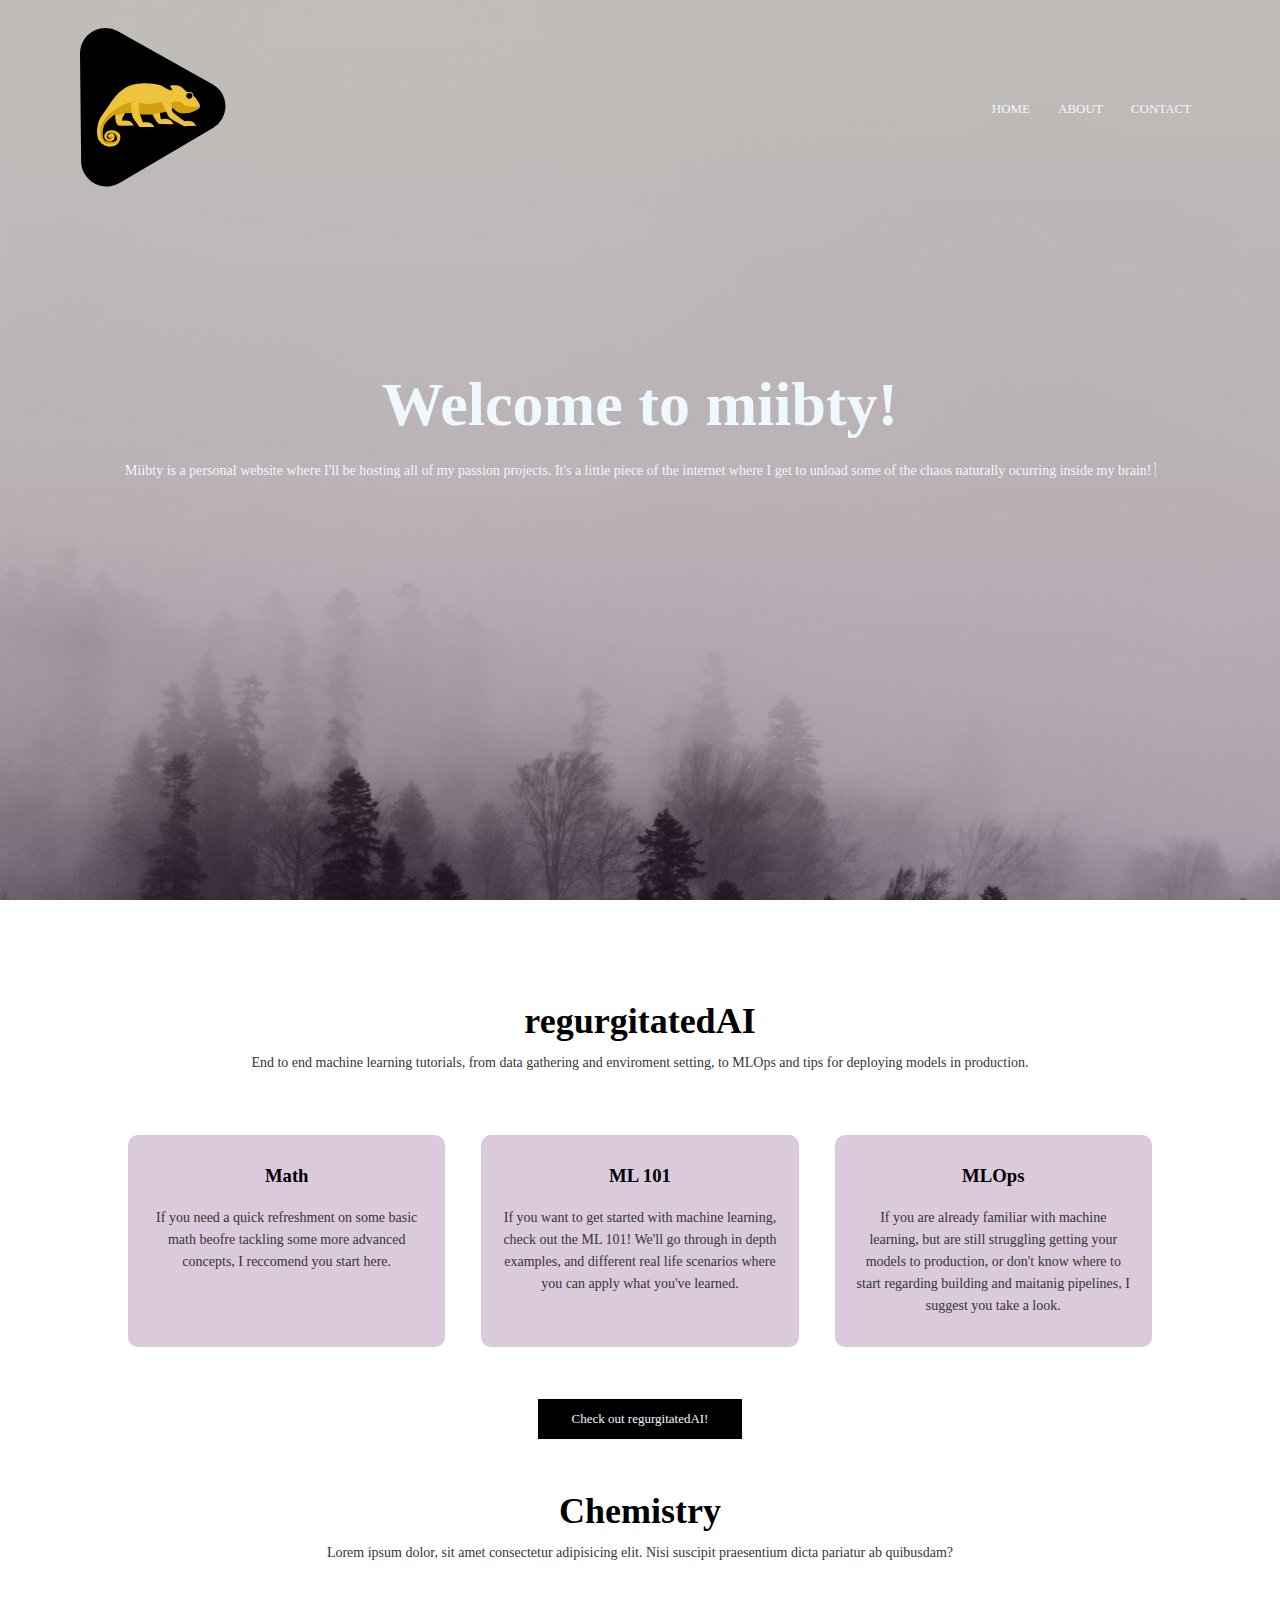
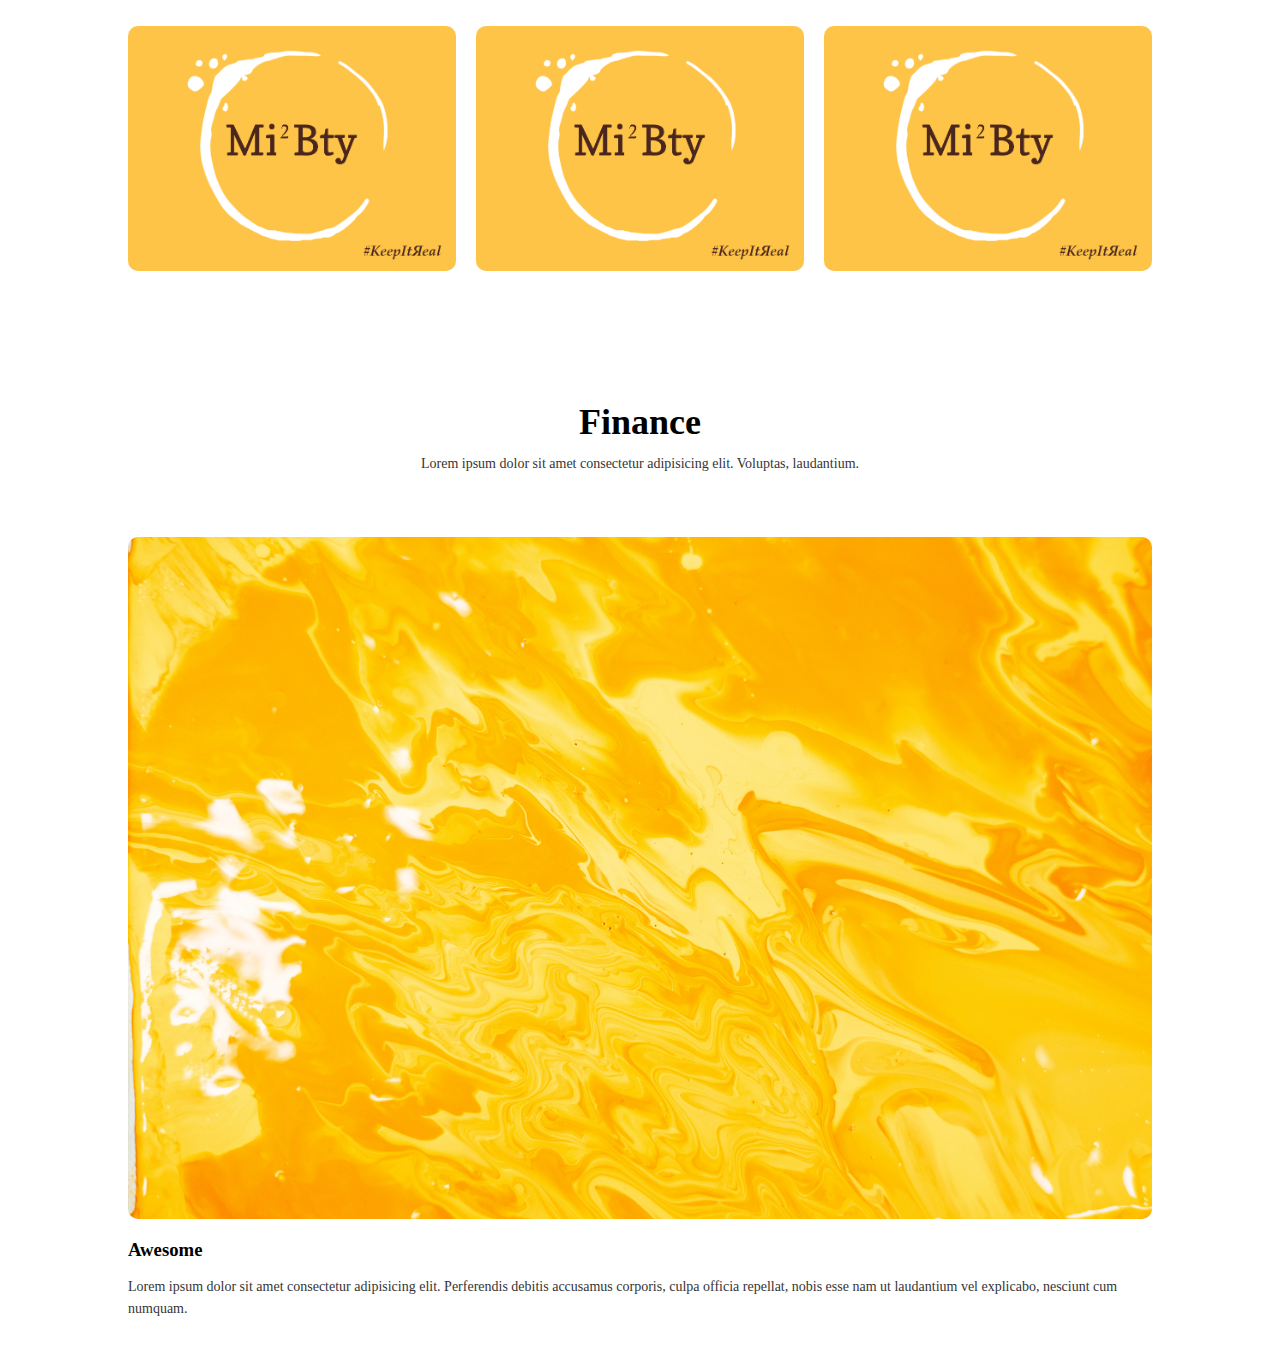
==== commit d6d710c9: "Changed .png to .svg" ====
--- a/index.html
+++ b/index.html
@@ -17,7 +17,7 @@
     <title>miibty</title>
     <link rel="stylesheet" href="./css/style.css">
     <link rel="stylesheet" href="http://cdnjs.cloudflare.com/ajax/libs/font-awesome/4.3.0/css/font-awesome.css">
-    <link rel="icon" href="/resources/fred.png">
+    <link rel="icon" href="/resources/fred.svg">
 
 </head>
 <!-- ----------intro---------- --> 
@@ -26,7 +26,7 @@
 
     <section class="header">
         <nav>
-            <a href="index.html"><img src= "resources/fred.png"></a>
+            <a href="index.html"><img src= "resources/fred.svg"></a>
             <div class="nav-links" id="navLinks">
                 <i class="fa fa-times" onclick="hideMenu()"></i>
                 <ul>
@@ -54,42 +54,42 @@
         <p>End to end machine learning tutorials, from data gathering and enviroment setting, to MLOps and tips for deploying models in production.  
         </p>
         <div class="row">
-            <div class="course-col">
+            <div class="course-col" onclick="location.href='construction.html';" style="cursor:pointer;">
                 <h3>Math</h3>
                 <p>If you need a quick refreshment on some basic math beofre tackling some more advanced concepts, I reccomend you start here.</p>
             </div>
-            <div class="course-col">
+            <div class="course-col" onclick="location.href='construction.html';" style="cursor:pointer;">
                 <h3>ML 101</h3>
                 <p>If you want to get started with machine learning, check out the ML 101! We'll go through in depth examples, and different real life scenarios where you can apply what you've learned. </p>
             </div>
-            <div class="course-col">
+            <div class="course-col" onclick="location.href='construction.html';" style="cursor:pointer;">
                 <h3>MLOps</h3>
                 <p>If you are already familiar with machine learning, but are still struggling getting your models to production, or don't know where to start regarding building and maitanig pipelines, I suggest you take a look.</p>
             </div>
         </div>
-        <a href="regurgitatedAI.html" class="btn">Check out regurgitatedAI!</a>
+        <a href="regurgitatedAI.html" class="btn"> Check out regurgitatedAI! </a>
 
     </section>
 
-<!-- ----------stuff----------  -->
-    <section class="stuff">
-        <h1>My Stuff</h1>
+<!-- ----------chemistry----------  -->
+    <section class="chemistry">
+        <h1>Chemistry</h1>
         <p>Lorem ipsum dolor, sit amet consectetur adipisicing elit. Nisi suscipit praesentium dicta pariatur ab quibusdam?</p>
 
-        <div class="row">
+        <div class="row" onclick="location.href='construction.html';" style="cursor:pointer;">
             <div class= "campus-col">
                 <img src="resources/miibty.png">
                 <div class="layer">
                     <h3>Option A</h3>
                 </div>
             </div>
-            <div class="campus-col">
+            <div class="campus-col"onclick="location.href='construction.html';" style="cursor:pointer;">
                 <img src="resources/miibty.png">
                 <div class="layer">
                     <h3>Option B</h3>
                 </div>
             </div>
-            <div class="campus-col">
+            <div class="campus-col"onclick="location.href='construction.html';" style="cursor:pointer;">
                 <img src="resources/miibty.png">
                 <div class="layer">
                     <h3>Option C</h3>
@@ -99,12 +99,12 @@
         </div>
     </section>
 
-<!-- ----------career---------- -->
-<section class="career">
-    <h1>My career</h1>
+<!-- ----------finance---------- -->
+<section class="finance">
+    <h1>Finance</h1>
     <p>Lorem ipsum dolor sit amet consectetur adipisicing elit. Voluptas, laudantium.</p>
     <div class="row">
-        <div class="career-col">
+        <div class="finance-col">
             <img src="resources/yellow.jpg">
             <h3>Awesome</h3>
             <p>Lorem ipsum dolor sit amet consectetur adipisicing elit. Perferendis debitis accusamus corporis, culpa officia repellat, nobis esse nam ut laudantium vel explicabo, nesciunt cum numquam.</p>
--- a/css/style.css
+++ b/css/style.css
@@ -180,7 +180,7 @@
 
 /* ---------- stuff ---------- */
 
-.stuff {
+.chemistry {
   width: 80%;
   margin: auto;
   text-align: center;
@@ -234,29 +234,29 @@
 
 /* ----------career---------- */
 
-.career {
+.finance {
   width: 80%;
   margin: auto;
   text-align: center;
   padding-top: 100px;
 }
-.career-col {
+.finance-col {
   flex-basis: 100%;
   border-radius: 1opx;
   margin-bottom: 5%;
   text-align: left;
 }
 
-.career-col img {
+.finance-col img {
   width: 100%;
   border-radius: 10px;
 }
 
-.career-col p {
+.finance-col p {
   padding: 0;
 }
 
-.career-col h3 {
+.finance-col h3 {
   margin-top: 16px;
   margin-bottom: 15px;
   text-align: left;
